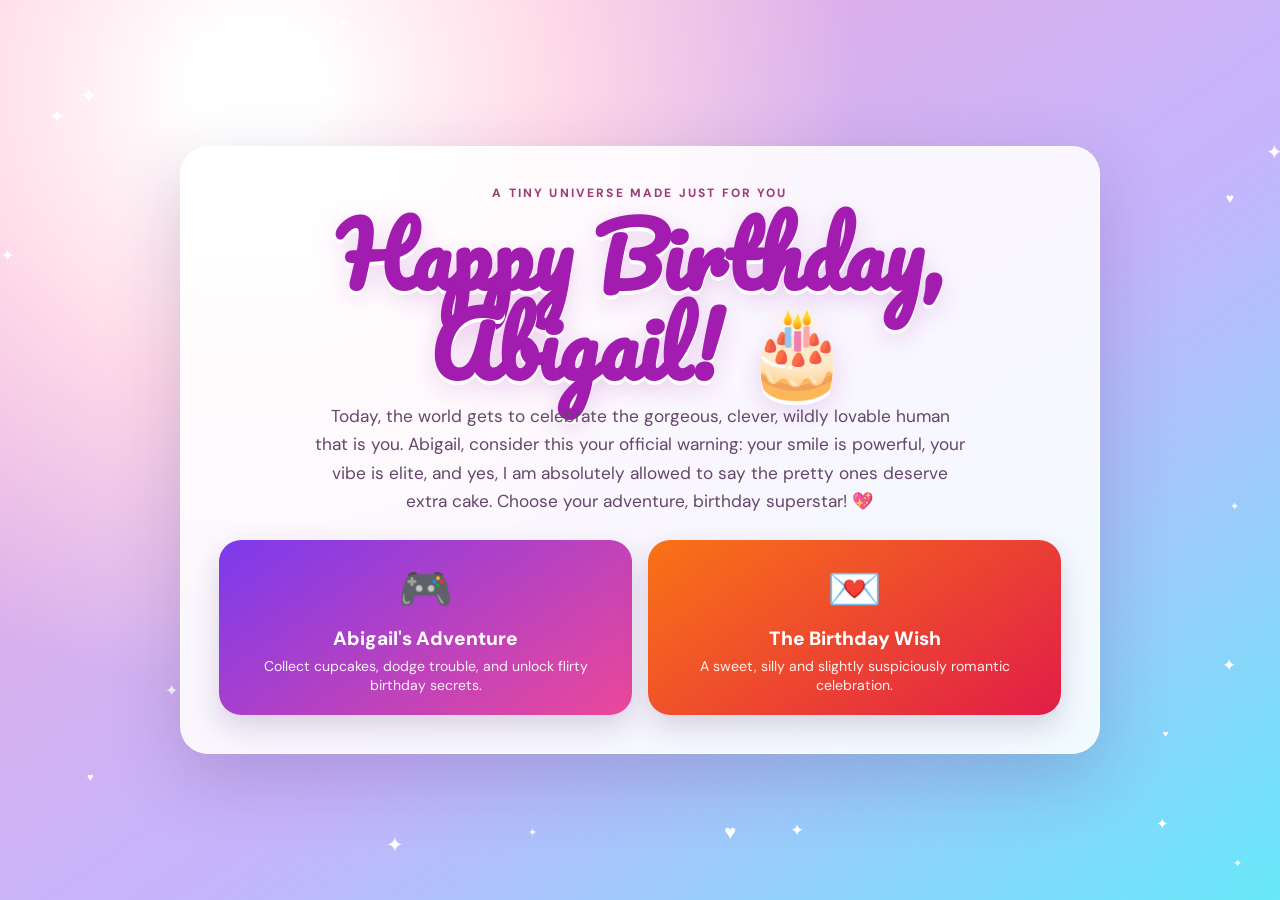
==== index.html @ 6c3325c9 "Create Abigail birthday experience" ====
<!DOCTYPE html>
<html lang="en">
<head>
<meta charset="UTF-8"><meta name="viewport" content="width=device-width,initial-scale=1,viewport-fit=cover"><title>Happy Birthday Abigail ✨</title>
<link rel="preconnect" href="https://fonts.googleapis.com"><link rel="preconnect" href="https://fonts.gstatic.com" crossorigin><link href="https://fonts.googleapis.com/css2?family=DM+Sans:wght@600;700;800&family=Pacifico&display=swap" rel="stylesheet">
<style>
*{box-sizing:border-box}body{margin:0;min-height:100svh;font-family:'DM Sans',sans-serif;color:#35203e;background:radial-gradient(circle at 20% 10%,#fff 0 5%,#ffdce9 22%,transparent 46%),linear-gradient(145deg,#f9a8d4,#c4b5fd 58%,#67e8f9);overflow-x:hidden}.stars{position:fixed;inset:0;pointer-events:none}.star{position:absolute;color:white;animation:twinkle 2.5s infinite alternate}@keyframes twinkle{to{opacity:.25;transform:scale(.7)}}
main{position:relative;z-index:2;width:min(920px,calc(100% - 28px));margin:auto;min-height:100svh;display:grid;align-content:center;padding:28px 0}.card{background:rgba(255,255,255,.88);border:1px solid rgba(255,255,255,.9);border-radius:28px;box-shadow:0 24px 70px rgba(79,35,105,.22);padding:38px;text-align:center;backdrop-filter:blur(16px)}
.eyebrow{letter-spacing:.18em;text-transform:uppercase;font-size:.75rem;color:#9d3e79;font-weight:800}.hero{font-family:Pacifico,cursive;font-size:clamp(2.7rem,10vw,5.3rem);line-height:1.05;margin:10px 0 12px;color:#a21caf;text-shadow:0 4px 0 #fff,0 8px 24px rgba(162,28,175,.18)}.intro{max-width:650px;margin:0 auto 24px;line-height:1.65;color:#64466a;font-size:clamp(.95rem,3vw,1.08rem)}
.options{display:grid;grid-template-columns:1fr 1fr;gap:16px}.option{min-height:170px;border:0;border-radius:22px;padding:20px;text-decoration:none;color:#fff;display:flex;flex-direction:column;align-items:center;justify-content:center;box-shadow:0 12px 28px rgba(73,38,94,.18);transition:.18s transform,.18s box-shadow}.option:active{transform:scale(.97)}.option.game{background:linear-gradient(145deg,#7c3aed,#ec4899)}.option.wish{background:linear-gradient(145deg,#f97316,#e11d48)}.icon{font-size:44px;margin-bottom:8px}.title{font-size:1.2rem;font-weight:800}.desc{font-size:.88rem;opacity:.92;margin-top:6px;line-height:1.35}
@media(max-width:600px){main{padding:14px 0}.card{border-radius:24px;padding:26px 16px}.options{grid-template-columns:1fr}.option{min-height:145px}.hero{font-size:3.25rem}.intro{margin-bottom:18px}}
</style></head><body><div class="stars" id="stars"></div><main><section class="card"><div class="eyebrow">A tiny universe made just for you</div><h1 class="hero">Happy Birthday, Abigail! 🎂</h1><p class="intro">Today, the world gets to celebrate the gorgeous, clever, wildly lovable human that is you. Abigail, consider this your official warning: your smile is powerful, your vibe is elite, and yes, I am absolutely allowed to say the pretty ones deserve extra cake. Choose your adventure, birthday superstar! 💖</p><div class="options"><a class="option game" href="game.html"><span class="icon">🎮</span><span class="title">Abigail's Adventure</span><span class="desc">Collect cupcakes, dodge trouble, and unlock flirty birthday secrets.</span></a><a class="option wish" href="wish.html"><span class="icon">💌</span><span class="title">The Birthday Wish</span><span class="desc">A sweet, silly and slightly suspiciously romantic celebration.</span></a></div></section></main><script>for(let i=0;i<35;i++){let s=document.createElement('span');s.className='star';s.textContent=i%5?'✦':'♥';s.style.left=Math.random()*100+'%';s.style.top=Math.random()*100+'%';s.style.fontSize=(8+Math.random()*15)+'px';s.style.animationDelay=Math.random()*2+'s';document.getElementById('stars').appendChild(s)}</script></body></html>
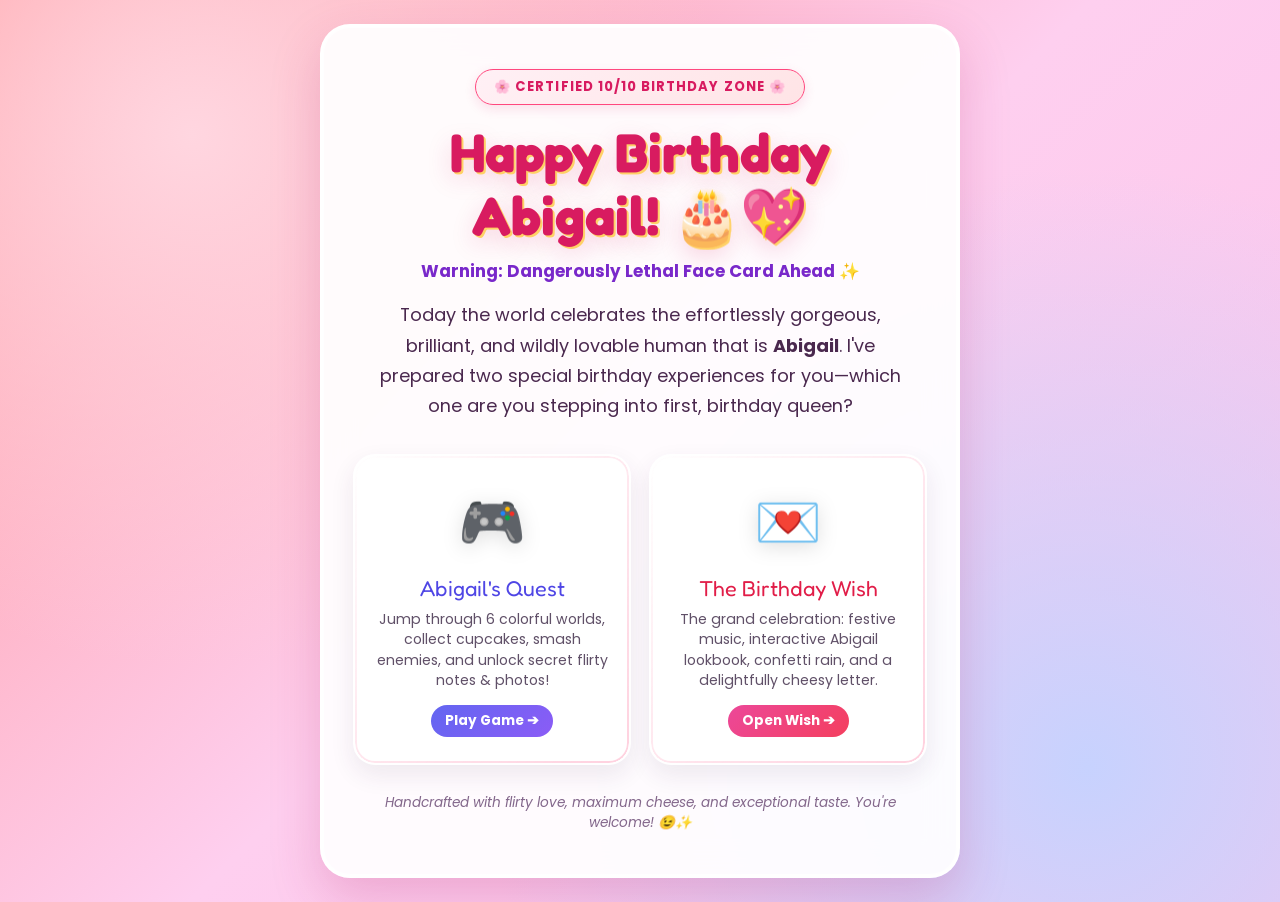
==== commit fb012c28: "Remake birthday gift experience for Abigail with mobile phone optimizations, flirty wish, lookbook a" ====
--- a/index.html
+++ b/index.html
@@ -1,12 +1,336 @@
 <!DOCTYPE html>
 <html lang="en">
 <head>
-<meta charset="UTF-8"><meta name="viewport" content="width=device-width,initial-scale=1,viewport-fit=cover"><title>Happy Birthday Abigail ✨</title>
-<link rel="preconnect" href="https://fonts.googleapis.com"><link rel="preconnect" href="https://fonts.gstatic.com" crossorigin><link href="https://fonts.googleapis.com/css2?family=DM+Sans:wght@600;700;800&family=Pacifico&display=swap" rel="stylesheet">
-<style>
-*{box-sizing:border-box}body{margin:0;min-height:100svh;font-family:'DM Sans',sans-serif;color:#35203e;background:radial-gradient(circle at 20% 10%,#fff 0 5%,#ffdce9 22%,transparent 46%),linear-gradient(145deg,#f9a8d4,#c4b5fd 58%,#67e8f9);overflow-x:hidden}.stars{position:fixed;inset:0;pointer-events:none}.star{position:absolute;color:white;animation:twinkle 2.5s infinite alternate}@keyframes twinkle{to{opacity:.25;transform:scale(.7)}}
-main{position:relative;z-index:2;width:min(920px,calc(100% - 28px));margin:auto;min-height:100svh;display:grid;align-content:center;padding:28px 0}.card{background:rgba(255,255,255,.88);border:1px solid rgba(255,255,255,.9);border-radius:28px;box-shadow:0 24px 70px rgba(79,35,105,.22);padding:38px;text-align:center;backdrop-filter:blur(16px)}
-.eyebrow{letter-spacing:.18em;text-transform:uppercase;font-size:.75rem;color:#9d3e79;font-weight:800}.hero{font-family:Pacifico,cursive;font-size:clamp(2.7rem,10vw,5.3rem);line-height:1.05;margin:10px 0 12px;color:#a21caf;text-shadow:0 4px 0 #fff,0 8px 24px rgba(162,28,175,.18)}.intro{max-width:650px;margin:0 auto 24px;line-height:1.65;color:#64466a;font-size:clamp(.95rem,3vw,1.08rem)}
-.options{display:grid;grid-template-columns:1fr 1fr;gap:16px}.option{min-height:170px;border:0;border-radius:22px;padding:20px;text-decoration:none;color:#fff;display:flex;flex-direction:column;align-items:center;justify-content:center;box-shadow:0 12px 28px rgba(73,38,94,.18);transition:.18s transform,.18s box-shadow}.option:active{transform:scale(.97)}.option.game{background:linear-gradient(145deg,#7c3aed,#ec4899)}.option.wish{background:linear-gradient(145deg,#f97316,#e11d48)}.icon{font-size:44px;margin-bottom:8px}.title{font-size:1.2rem;font-weight:800}.desc{font-size:.88rem;opacity:.92;margin-top:6px;line-height:1.35}
-@media(max-width:600px){main{padding:14px 0}.card{border-radius:24px;padding:26px 16px}.options{grid-template-columns:1fr}.option{min-height:145px}.hero{font-size:3.25rem}.intro{margin-bottom:18px}}
-</style></head><body><div class="stars" id="stars"></div><main><section class="card"><div class="eyebrow">A tiny universe made just for you</div><h1 class="hero">Happy Birthday, Abigail! 🎂</h1><p class="intro">Today, the world gets to celebrate the gorgeous, clever, wildly lovable human that is you. Abigail, consider this your official warning: your smile is powerful, your vibe is elite, and yes, I am absolutely allowed to say the pretty ones deserve extra cake. Choose your adventure, birthday superstar! 💖</p><div class="options"><a class="option game" href="game.html"><span class="icon">🎮</span><span class="title">Abigail's Adventure</span><span class="desc">Collect cupcakes, dodge trouble, and unlock flirty birthday secrets.</span></a><a class="option wish" href="wish.html"><span class="icon">💌</span><span class="title">The Birthday Wish</span><span class="desc">A sweet, silly and slightly suspiciously romantic celebration.</span></a></div></section></main><script>for(let i=0;i<35;i++){let s=document.createElement('span');s.className='star';s.textContent=i%5?'✦':'♥';s.style.left=Math.random()*100+'%';s.style.top=Math.random()*100+'%';s.style.fontSize=(8+Math.random()*15)+'px';s.style.animationDelay=Math.random()*2+'s';document.getElementById('stars').appendChild(s)}</script></body></html>+    <meta charset="UTF-8">
+    <meta name="viewport" content="width=device-width, initial-scale=1.0, maximum-scale=5.0, viewport-fit=cover">
+    <title>Happy Birthday Abigail! 🎂💖✨</title>
+
+    <link rel="preconnect" href="https://fonts.googleapis.com">
+    <link rel="preconnect" href="https://fonts.gstatic.com" crossorigin>
+    <link href="https://fonts.googleapis.com/css2?family=Fredoka+One&family=Poppins:wght@400;600;700;800&family=Pacifico&display=swap" rel="stylesheet">
+
+    <style>
+        /* Custom Sleek Scrollbar */
+        ::-webkit-scrollbar {
+            width: 8px;
+            height: 8px;
+        }
+        ::-webkit-scrollbar-track {
+            background: rgba(255, 255, 255, 0.1);
+            border-radius: 10px;
+        }
+        ::-webkit-scrollbar-thumb {
+            background: #ff477e;
+            border-radius: 10px;
+        }
+        ::-webkit-scrollbar-thumb:hover {
+            background: #ff2a6d;
+        }
+
+        * {
+            box-sizing: border-box;
+            margin: 0;
+            padding: 0;
+            -webkit-tap-highlight-color: transparent;
+        }
+
+        body {
+            min-height: 100vh;
+            min-height: 100dvh;
+            display: flex;
+            justify-content: center;
+            align-items: center;
+            font-family: 'Poppins', sans-serif;
+            background: radial-gradient(circle at 15% 15%, #ffd6e0 0%, transparent 40%),
+                        radial-gradient(circle at 85% 85%, #c7d2fe 0%, transparent 45%),
+                        linear-gradient(135deg, #ff9a9e 0%, #fecfef 50%, #fbc2eb 100%);
+            overflow-x: hidden;
+            overflow-y: auto;
+            position: relative;
+            padding: 24px 14px;
+        }
+
+        /* Floating Bubbles & Sparkles */
+        .bubbles {
+            position: fixed;
+            top: 0;
+            left: 0;
+            width: 100%;
+            height: 100%;
+            z-index: 0;
+            pointer-events: none;
+            overflow: hidden;
+        }
+
+        .bubble {
+            position: absolute;
+            bottom: -120px;
+            background: radial-gradient(circle at 30% 30%, rgba(255, 255, 255, 0.8), rgba(255, 182, 193, 0.35));
+            border-radius: 50%;
+            animation: rise 11s infinite ease-in;
+            box-shadow: 0 4px 15px rgba(255, 105, 180, 0.15);
+        }
+
+        @keyframes rise {
+            0% { transform: translateY(0) scale(0.9); opacity: 0; }
+            30% { opacity: 0.9; }
+            80% { opacity: 0.8; }
+            100% { transform: translateY(-115vh) scale(1.4); opacity: 0; }
+        }
+
+        .container {
+            position: relative;
+            z-index: 10;
+            background: rgba(255, 255, 255, 0.92);
+            padding: 42px 30px;
+            border-radius: 30px;
+            box-shadow: 0 20px 50px rgba(179, 38, 107, 0.22), 0 0 0 1px rgba(255, 255, 255, 0.8) inset;
+            text-align: center;
+            max-width: 640px;
+            width: 100%;
+            border: 3px solid rgba(255, 255, 255, 0.95);
+            backdrop-filter: blur(16px);
+            -webkit-backdrop-filter: blur(16px);
+            margin: auto;
+            animation: popIn 0.8s cubic-bezier(0.175, 0.885, 0.32, 1.275) both;
+        }
+
+        @keyframes popIn {
+            0% { transform: scale(0.92); opacity: 0; }
+            100% { transform: scale(1); opacity: 1; }
+        }
+
+        .badge {
+            display: inline-flex;
+            align-items: center;
+            gap: 6px;
+            background: linear-gradient(135deg, #fff0f5, #ffe4e6);
+            border: 1.5px solid #ff477e;
+            border-radius: 999px;
+            padding: 7px 18px;
+            font-size: 0.82rem;
+            font-weight: 700;
+            color: #d81b60;
+            letter-spacing: 0.08em;
+            text-transform: uppercase;
+            margin-bottom: 16px;
+            box-shadow: 0 4px 12px rgba(216, 27, 96, 0.12);
+        }
+
+        h1 {
+            font-family: 'Fredoka One', cursive;
+            color: #d81b60;
+            font-size: clamp(2.3rem, 7vw, 3.4rem);
+            margin-bottom: 12px;
+            line-height: 1.15;
+            text-shadow: 2px 2px 0 #ffd166, 0 8px 24px rgba(216, 27, 96, 0.18);
+        }
+
+        .flirty-tagline {
+            color: #7928ca;
+            font-weight: 700;
+            font-size: 1.05rem;
+            margin-bottom: 16px;
+            display: block;
+        }
+
+        .intro {
+            color: #4a284e;
+            font-size: clamp(0.98rem, 2.8vw, 1.12rem);
+            line-height: 1.7;
+            margin-bottom: 32px;
+            max-width: 540px;
+            margin-left: auto;
+            margin-right: auto;
+        }
+
+        .options-grid {
+            display: grid;
+            grid-template-columns: 1fr 1fr;
+            gap: 18px;
+        }
+
+        .card {
+            background: #ffffff;
+            border-radius: 22px;
+            padding: 26px 18px;
+            text-decoration: none;
+            color: #333;
+            transition: all 0.28s cubic-bezier(0.175, 0.885, 0.32, 1.275);
+            box-shadow: 0 10px 24px rgba(70, 30, 80, 0.09);
+            border: 2px solid rgba(255, 255, 255, 0.9);
+            display: flex;
+            flex-direction: column;
+            align-items: center;
+            justify-content: center;
+            position: relative;
+            overflow: hidden;
+        }
+
+        .card::before {
+            content: '';
+            position: absolute;
+            inset: 0;
+            border-radius: 20px;
+            padding: 2px;
+            background: linear-gradient(135deg, transparent, rgba(255, 71, 126, 0.25));
+            -webkit-mask: linear-gradient(#fff 0 0) content-box, linear-gradient(#fff 0 0);
+            -webkit-mask-composite: xor;
+            mask-composite: exclude;
+            pointer-events: none;
+        }
+
+        .card:hover, .card:active {
+            transform: translateY(-6px) scale(1.02);
+        }
+
+        .card.game-card:hover, .card.game-card:active {
+            box-shadow: 0 18px 32px rgba(99, 102, 241, 0.28);
+            border-color: #6366f1;
+        }
+
+        .card.wish-card:hover, .card.wish-card:active {
+            box-shadow: 0 18px 32px rgba(255, 71, 126, 0.32);
+            border-color: #ff477e;
+        }
+
+        .card-icon {
+            font-size: 3.4rem;
+            margin-bottom: 12px;
+            filter: drop-shadow(0 4px 10px rgba(0,0,0,0.12));
+            transition: transform 0.3s ease;
+        }
+
+        .card:hover .card-icon, .card:active .card-icon {
+            transform: scale(1.15) rotate(-5deg);
+        }
+
+        .card-title {
+            font-family: 'Fredoka One', cursive;
+            font-size: 1.35rem;
+            margin-bottom: 8px;
+        }
+        
+        .card.game-card .card-title {
+            color: #4f46e5;
+        }
+
+        .card.wish-card .card-title {
+            color: #e11d48;
+        }
+
+        .card-desc {
+            font-size: 0.88rem;
+            color: #605068;
+            line-height: 1.45;
+        }
+
+        .card-cta {
+            margin-top: 14px;
+            display: inline-flex;
+            align-items: center;
+            gap: 4px;
+            font-weight: 700;
+            font-size: 0.85rem;
+            padding: 6px 14px;
+            border-radius: 999px;
+            color: white;
+            transition: opacity 0.2s;
+        }
+
+        .card.game-card .card-cta {
+            background: linear-gradient(135deg, #6366f1, #8b5cf6);
+        }
+
+        .card.wish-card .card-cta {
+            background: linear-gradient(135deg, #ec4899, #f43f5e);
+        }
+
+        .footer-note {
+            margin-top: 28px;
+            font-size: 0.85rem;
+            color: #83678b;
+            font-style: italic;
+        }
+
+        @media (max-width: 600px) {
+            body {
+                padding: 16px 10px;
+                align-items: flex-start;
+            }
+            .container {
+                padding: 30px 18px;
+                border-radius: 24px;
+                margin-top: 8px;
+                margin-bottom: 16px;
+            }
+            h1 { font-size: 2.2rem; }
+            .options-grid {
+                grid-template-columns: 1fr;
+                gap: 14px;
+            }
+            .card {
+                padding: 22px 16px;
+                min-height: 135px;
+            }
+            .card-icon {
+                font-size: 2.9rem;
+                margin-bottom: 8px;
+            }
+        }
+    </style>
+</head>
+<body>
+
+    <div class="bubbles" id="bubbles"></div>
+
+    <main class="container">
+        <div class="badge">🌸 Certified 10/10 Birthday Zone 🌸</div>
+        <h1>Happy Birthday Abigail! 🎂💖</h1>
+        <span class="flirty-tagline">Warning: Dangerously Lethal Face Card Ahead ✨</span>
+        
+        <p class="intro">
+            Today the world celebrates the effortlessly gorgeous, brilliant, and wildly lovable human that is <strong>Abigail</strong>. 
+            I've prepared two special birthday experiences for you—which one are you stepping into first, birthday queen?
+        </p>
+        
+        <div class="options-grid">
+            <a href="BESTIE/index.html" class="card game-card">
+                <div class="card-icon">🎮</div>
+                <div class="card-title">Abigail's Quest</div>
+                <div class="card-desc">Jump through 6 colorful worlds, collect cupcakes, smash enemies, and unlock secret flirty notes & photos!</div>
+                <div class="card-cta">Play Game ➔</div>
+            </a>
+            
+            <a href="wish.html" class="card wish-card">
+                <div class="card-icon">💌</div>
+                <div class="card-title">The Birthday Wish</div>
+                <div class="card-desc">The grand celebration: festive music, interactive Abigail lookbook, confetti rain, and a delightfully cheesy letter.</div>
+                <div class="card-cta">Open Wish ➔</div>
+            </a>
+        </div>
+
+        <p class="footer-note">Handcrafted with flirty love, maximum cheese, and exceptional taste. You're welcome! 😉✨</p>
+    </main>
+
+    <script>
+        // Generate floating bubbles
+        const bubbleContainer = document.getElementById('bubbles');
+        const bubbleCount = 20;
+        
+        for (let i = 0; i < bubbleCount; i++) {
+            const bubble = document.createElement('div');
+            bubble.classList.add('bubble');
+            
+            const size = Math.random() * 60 + 20;
+            bubble.style.width = `${size}px`;
+            bubble.style.height = `${size}px`;
+            bubble.style.left = `${Math.random() * 100}%`;
+            bubble.style.animationDuration = `${Math.random() * 6 + 7}s`;
+            bubble.style.animationDelay = `${Math.random() * 5}s`;
+            
+            bubbleContainer.appendChild(bubble);
+        }
+    </script>
+</body>
+</html>
